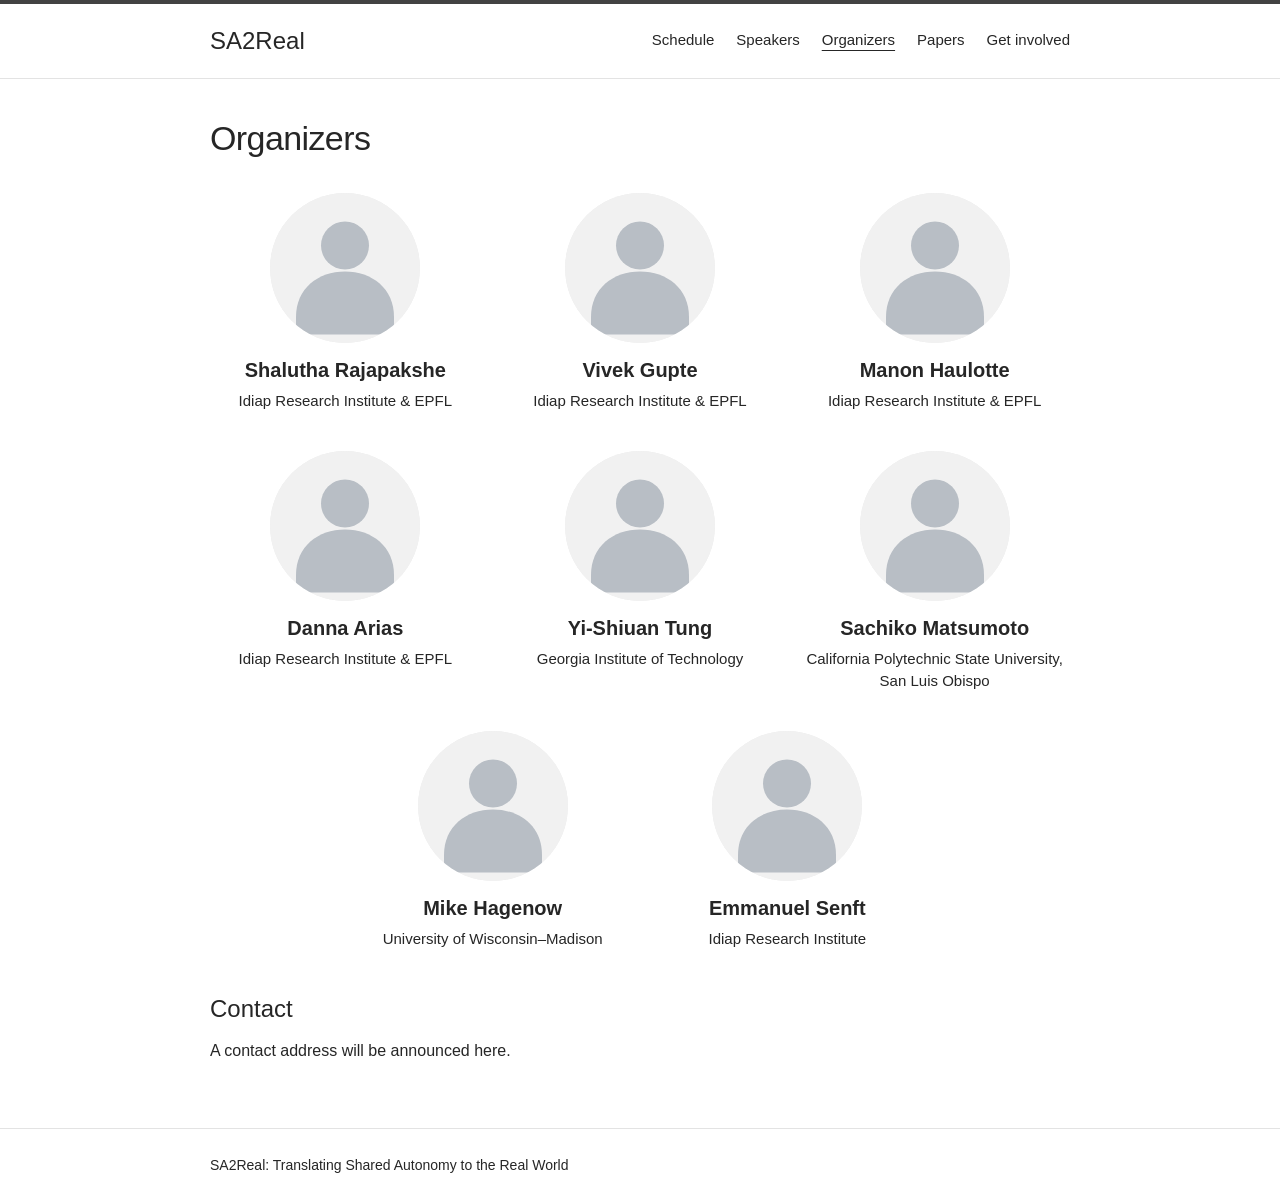
==== organizers.html @ 27508295 "initial commit" ====
<!doctype html>
<html lang="en">
<head>
  <meta charset="utf-8">
  <meta name="viewport" content="width=device-width, initial-scale=1">
  <meta name="description" content="SA2Real: Translating Shared Autonomy to the Real World. Proposed HRI 2027 workshop.">
  <title>Organizers | SA2Real</title>
  <link rel="stylesheet" href="style.css">
  <link rel="stylesheet" href="organizers.css">
</head>
<body>
  <a class="skip-link" href="#content">Skip to content</a>

  <!-- NAVIGATION: the same navigation appears on every page. -->
  <header class="site-header">
    <div class="container header-inner">
      <a class="site-title" href="index.html">SA2Real</a>
      <nav aria-label="Main navigation">
        <a href="schedule.html">Schedule</a>
        <a href="speakers.html">Speakers</a>
        <a href="organizers.html" aria-current="page">Organizers</a>
        <a href="papers.html">Papers</a>
        <a href="participate.html">Get involved</a>
      </nav>
    </div>
  </header>

  <!-- PAGE CONTENT: edit the text between <main> and </main>. -->
  <main id="content" class="container">
    <h1>Organizers</h1>

    <!-- ORGANIZERS: duplicate an <article> block to add another person.
         Replace each image path when you add their photo to the images folder.
         For real photos, change alt="" to alt="Portrait of Organizer Name".
         To link a name, use <a href="PERSONAL_WEBSITE_URL">Name</a> inside its <h2>.
    -->
    <div class="organizer-grid">
      <!-- Shalutha Rajapakshe: replace the image path with images/shalutha.jpg -->
      <article class="organizer">
        <img class="organizer-photo" src="images/placeholder.svg" alt="" width="150" height="150">
        <h2 class="organizer-name">Shalutha Rajapakshe</h2>
        <p class="organizer-affiliation">Idiap Research Institute &amp; EPFL</p>
        <!-- Optional: add a short biography here in a <p> element. -->
      </article>

      <!-- Vivek Gupte: replace the image path with images/vivek.jpg -->
      <article class="organizer">
        <img class="organizer-photo" src="images/placeholder.svg" alt="" width="150" height="150">
        <h2 class="organizer-name">Vivek Gupte</h2>
        <p class="organizer-affiliation">Idiap Research Institute &amp; EPFL</p>
        <!-- Optional: add a short biography here in a <p> element. -->
      </article>

      <!-- Manon Haulotte: replace the image path with images/manon.jpg -->
      <article class="organizer">
        <img class="organizer-photo" src="images/placeholder.svg" alt="" width="150" height="150">
        <h2 class="organizer-name">Manon Haulotte</h2>
        <p class="organizer-affiliation">Idiap Research Institute &amp; EPFL</p>
        <!-- Optional: add a short biography here in a <p> element. -->
      </article>

      <!-- Danna Arias: replace the image path with images/danna.jpg -->
      <article class="organizer">
        <img class="organizer-photo" src="images/placeholder.svg" alt="" width="150" height="150">
        <h2 class="organizer-name">Danna Arias</h2>
        <p class="organizer-affiliation">Idiap Research Institute &amp; EPFL</p>
        <!-- Optional: add a short biography here in a <p> element. -->
      </article>

      <!-- Emmanuel Senft: replace the image path with images/emmanuel.jpg -->
      <article class="organizer">
        <img class="organizer-photo" src="images/placeholder.svg" alt="" width="150" height="150">
        <h2 class="organizer-name">Yi-Shiuan Tung</h2>
        <p class="organizer-affiliation">Georgia Institute of Technology</p>
        <!-- Optional: add a short biography here in a <p> element. -->
      </article>

      <!-- Mike Hagenow: update the affiliation and image path. -->
      <article class="organizer">
        <img class="organizer-photo" src="images/placeholder.svg" alt="" width="150" height="150">
        <h2 class="organizer-name">Sachiko Matsumoto</h2>
        <p class="organizer-affiliation">California Polytechnic State University, San Luis Obispo</p>
      </article>

        <!-- Mike Hagenow: update the affiliation and image path. -->
      <article class="organizer">
        <img class="organizer-photo" src="images/placeholder.svg" alt="" width="150" height="150">
        <h2 class="organizer-name">Mike Hagenow</h2>
        <p class="organizer-affiliation">University of Wisconsin–Madison</p>
      </article>

      <!-- Emmanuel Senft: replace the image path with images/emmanuel.jpg -->
      <article class="organizer">
        <img class="organizer-photo" src="images/placeholder.svg" alt="" width="150" height="150">
        <h2 class="organizer-name">Emmanuel Senft</h2>
        <p class="organizer-affiliation">Idiap Research Institute</p>
        <!-- Optional: add a short biography here in a <p> element. -->
      </article>

  
    </div>

    <!-- CONTACT: replace this text with your chosen workshop contact. -->
    <h2>Contact</h2>
    <p>A contact address will be announced here.</p>
  </main>

  <footer class="site-footer">
    <div class="container">
      <p>SA2Real: Translating Shared Autonomy to the Real World</p>
    </div>
  </footer>
</body>
</html>
---- style.css ----
/* SHARED STYLES: all pages use this file. */

/* Change these values to adjust the colour and reading width. */
:root {
  --text: #262626;
  --muted: #606060;
  --link: #2465a0;
  --border: #e3e3e3;
  --width: 860px;
}

/* Basic typography and page layout. */
* { box-sizing: border-box; }
body {
  margin: 0;
  background: #fff;
  color: var(--text);
  font-family: -apple-system, BlinkMacSystemFont, "Segoe UI", Arial, sans-serif;
  font-size: 16px;
  line-height: 1.65;
}
.container { width: min(var(--width), calc(100% - 40px)); margin: 0 auto; }
a { color: var(--link); text-decoration: none; }
a:hover { text-decoration: underline; }
a:focus-visible { outline: 2px solid var(--link); outline-offset: 4px; }
p, ul, ol { margin: 0 0 20px; }
li { margin-bottom: 8px; }
h1, h2 { font-weight: 500; line-height: 1.25; }
h1 { font-size: 34px; margin: 0 0 16px; letter-spacing: -0.6px; }
h2 { font-size: 24px; margin: 34px 0 14px; }
main { padding-top: 38px; padding-bottom: 44px; min-height: 60vh; }

/* Header and navigation. */
.site-header { border-top: 4px solid #424242; border-bottom: 1px solid var(--border); }
.header-inner { display: flex; align-items: center; justify-content: space-between; gap: 22px; padding: 17px 0; }
.site-title { color: var(--text); font-size: 24px; font-weight: 400; white-space: nowrap; }
nav { display: flex; flex-wrap: wrap; gap: 10px 22px; }
nav a { color: var(--text); font-size: 15px; }
nav a[aria-current="page"] { text-decoration: underline; text-underline-offset: 5px; }

/* Page details. */
.subtitle { font-size: 18px; margin-bottom: 8px; }
.status, .muted { color: var(--muted); }
.status { font-size: 15px; margin-bottom: 26px; }
.dates { list-style: none; padding: 0; }
.dates li { margin-bottom: 7px; }

/* Schedule table. */
table { width: 100%; border-collapse: collapse; margin: 24px 0; }
caption { text-align: left; color: var(--muted); margin-bottom: 10px; }
th, td { border: 1px solid var(--border); padding: 10px 14px; text-align: left; }
th { background: #f5f5f5; font-weight: 600; }
td:first-child { white-space: nowrap; }

/* Footer and keyboard accessibility. */
.site-footer { border-top: 1px solid var(--border); padding: 25px 0; font-size: 14px; }
.site-footer p { margin: 0; }
.skip-link { position: absolute; left: 16px; top: -100px; background: white; padding: 8px 12px; }
.skip-link:focus { top: 8px; }

/* Small screens: let the navigation wrap below the title. */
@media (max-width: 640px) {
  .header-inner { flex-direction: column; align-items: flex-start; gap: 10px; }
  nav { gap: 8px 18px; }
  h1 { font-size: 28px; }
  h2 { font-size: 22px; }
  main { padding-top: 28px; }
  th, td { padding: 9px 8px; font-size: 14px; }
}
---- organizers.css ----
/* Only the organizers page uses these styles.
   General fonts, colours and navigation still come from style.css. */

/* Three centered profiles per row. The final row is centered too. */
.organizer-grid {
  display: flex;
  flex-wrap: wrap;
  justify-content: center;
  gap: 38px 24px;
  margin: 34px 0 44px;
}
.organizer {
  flex: 0 1 calc((100% - 48px) / 3);
  min-width: 0;
  text-align: center;
}
.organizer-photo {
  display: block;
  width: 150px;
  height: 150px;
  margin: 0 auto 14px;
  object-fit: cover;
  object-position: center;
  border-radius: 50%; /* Use 0 for square photos. */
  background: #f1f1f1;
}
.organizer-name {
  font-size: 20px;
  font-weight: 600;
  line-height: 1.35;
  margin: 0 0 6px;
}
.organizer-affiliation {
  font-size: 15px;
  line-height: 1.5;
  margin: 0;
}

/* Two profiles per row on small screens; one on narrow phones. */
@media (max-width: 640px) {
  .organizer { flex-basis: calc((100% - 24px) / 2); }
}
@media (max-width: 380px) {
  .organizer { flex-basis: 100%; }
}
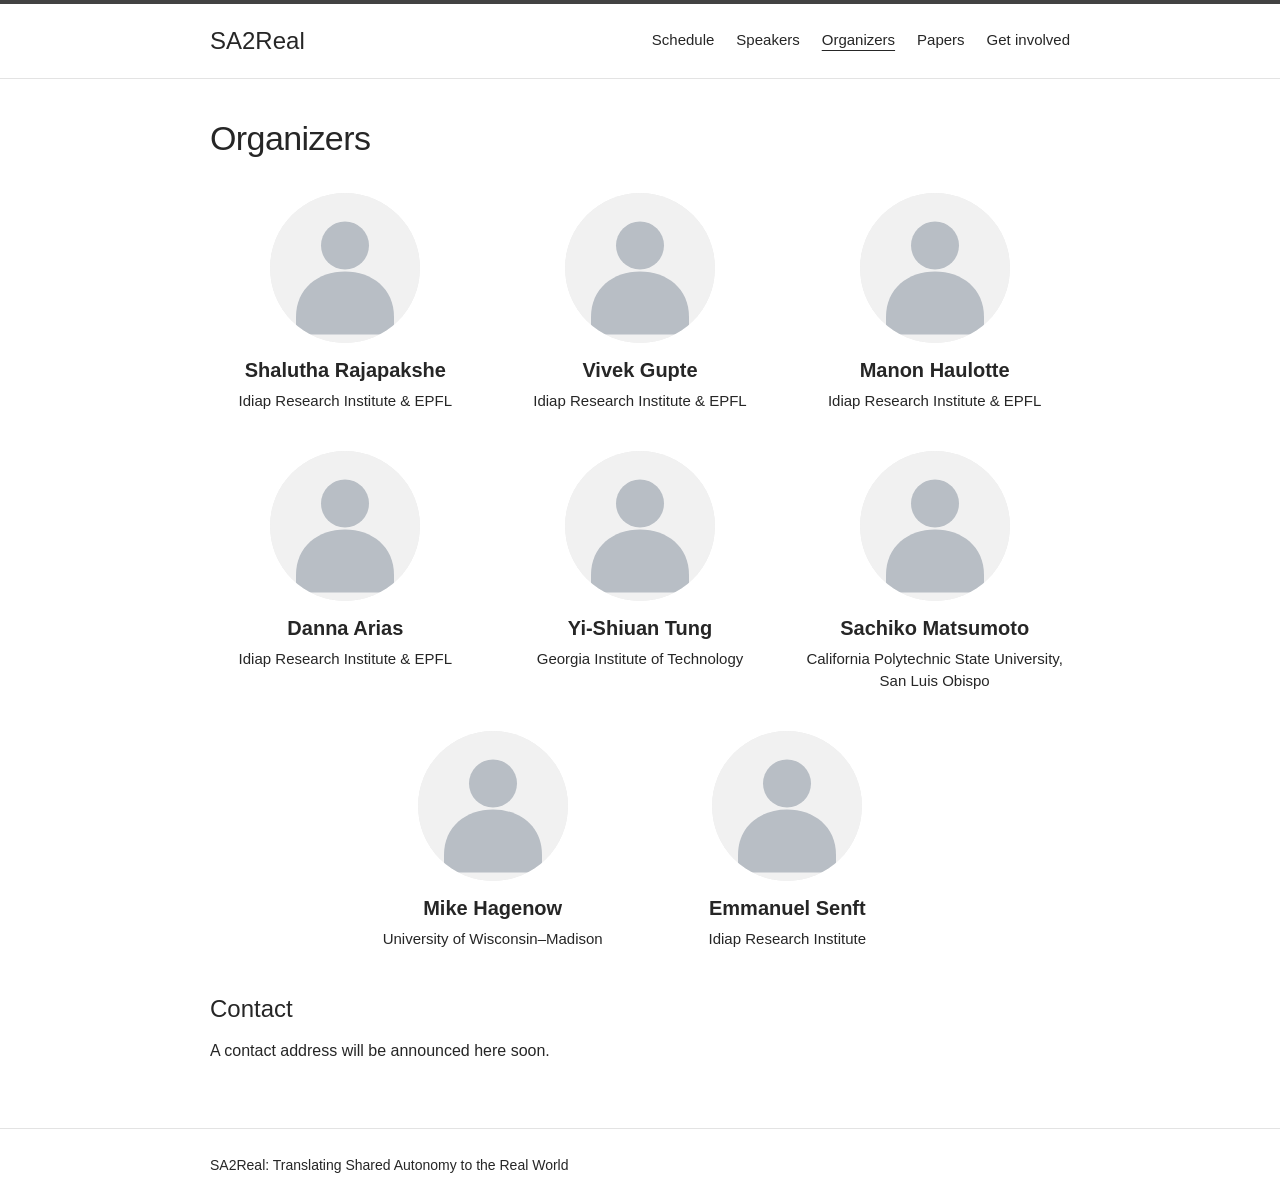
==== commit 2739047f: "tbd comment added" ====
--- a/organizers.html
+++ b/organizers.html
@@ -102,7 +102,7 @@
 
     <!-- CONTACT: replace this text with your chosen workshop contact. -->
     <h2>Contact</h2>
-    <p>A contact address will be announced here.</p>
+    <p>A contact address will be announced here soon.</p>
   </main>
 
   <footer class="site-footer">
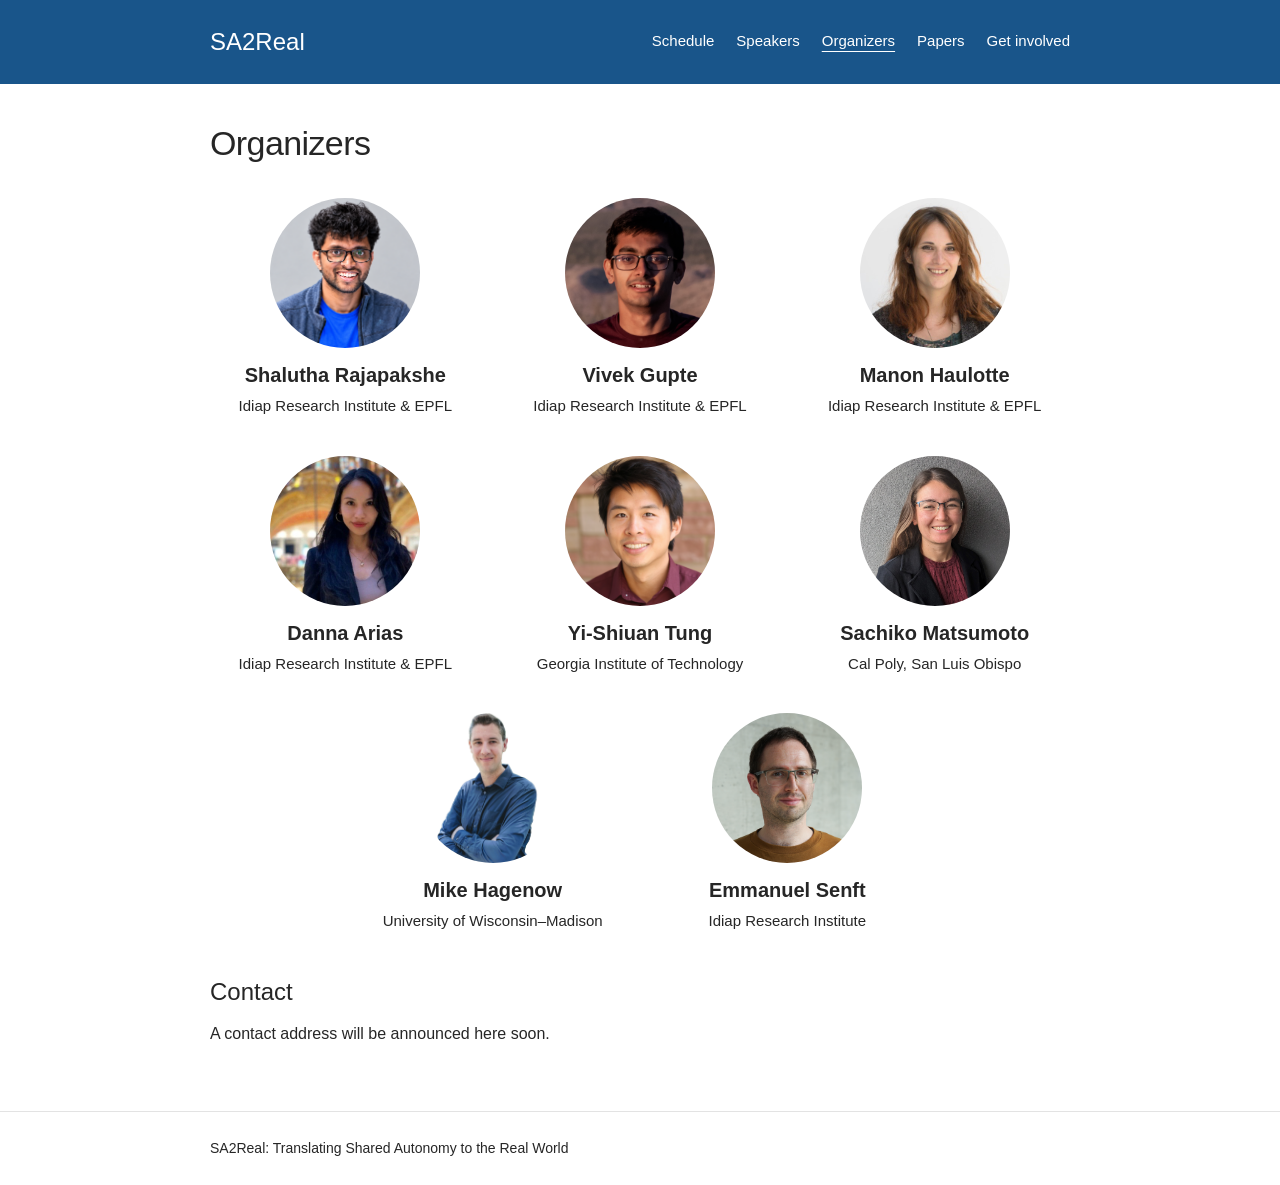
==== commit fbc73ad7: "format updated and images added" ====
--- a/organizers.html
+++ b/organizers.html
@@ -37,7 +37,7 @@
     <div class="organizer-grid">
       <!-- Shalutha Rajapakshe: replace the image path with images/shalutha.jpg -->
       <article class="organizer">
-        <img class="organizer-photo" src="images/placeholder.svg" alt="" width="150" height="150">
+        <img class="organizer-photo" src="images/shalutha12.png" alt="" width="150" height="150">
         <h2 class="organizer-name">Shalutha Rajapakshe</h2>
         <p class="organizer-affiliation">Idiap Research Institute &amp; EPFL</p>
         <!-- Optional: add a short biography here in a <p> element. -->
@@ -45,7 +45,7 @@
 
       <!-- Vivek Gupte: replace the image path with images/vivek.jpg -->
       <article class="organizer">
-        <img class="organizer-photo" src="images/placeholder.svg" alt="" width="150" height="150">
+        <img class="organizer-photo" src="images/vivek.png" alt="" width="150" height="150">
         <h2 class="organizer-name">Vivek Gupte</h2>
         <p class="organizer-affiliation">Idiap Research Institute &amp; EPFL</p>
         <!-- Optional: add a short biography here in a <p> element. -->
@@ -53,7 +53,7 @@
 
       <!-- Manon Haulotte: replace the image path with images/manon.jpg -->
       <article class="organizer">
-        <img class="organizer-photo" src="images/placeholder.svg" alt="" width="150" height="150">
+        <img class="organizer-photo" src="images/manon.jpeg" alt="" width="150" height="150">
         <h2 class="organizer-name">Manon Haulotte</h2>
         <p class="organizer-affiliation">Idiap Research Institute &amp; EPFL</p>
         <!-- Optional: add a short biography here in a <p> element. -->
@@ -61,7 +61,7 @@
 
       <!-- Danna Arias: replace the image path with images/danna.jpg -->
       <article class="organizer">
-        <img class="organizer-photo" src="images/placeholder.svg" alt="" width="150" height="150">
+        <img class="organizer-photo" src="images/danna.jpeg" alt="" width="150" height="150">
         <h2 class="organizer-name">Danna Arias</h2>
         <p class="organizer-affiliation">Idiap Research Institute &amp; EPFL</p>
         <!-- Optional: add a short biography here in a <p> element. -->
@@ -69,7 +69,7 @@
 
       <!-- Emmanuel Senft: replace the image path with images/emmanuel.jpg -->
       <article class="organizer">
-        <img class="organizer-photo" src="images/placeholder.svg" alt="" width="150" height="150">
+        <img class="organizer-photo" src="images/yi.png" alt="" width="150" height="150">
         <h2 class="organizer-name">Yi-Shiuan Tung</h2>
         <p class="organizer-affiliation">Georgia Institute of Technology</p>
         <!-- Optional: add a short biography here in a <p> element. -->
@@ -77,21 +77,21 @@
 
       <!-- Mike Hagenow: update the affiliation and image path. -->
       <article class="organizer">
-        <img class="organizer-photo" src="images/placeholder.svg" alt="" width="150" height="150">
+        <img class="organizer-photo" src="images/sachiko.jpeg" alt="" width="150" height="150">
         <h2 class="organizer-name">Sachiko Matsumoto</h2>
-        <p class="organizer-affiliation">California Polytechnic State University, San Luis Obispo</p>
+        <p class="organizer-affiliation">Cal Poly, San Luis Obispo</p>
       </article>
 
         <!-- Mike Hagenow: update the affiliation and image path. -->
       <article class="organizer">
-        <img class="organizer-photo" src="images/placeholder.svg" alt="" width="150" height="150">
+        <img class="organizer-photo" src="images/mike.png" alt="" width="150" height="150">
         <h2 class="organizer-name">Mike Hagenow</h2>
         <p class="organizer-affiliation">University of Wisconsin–Madison</p>
       </article>
 
       <!-- Emmanuel Senft: replace the image path with images/emmanuel.jpg -->
       <article class="organizer">
-        <img class="organizer-photo" src="images/placeholder.svg" alt="" width="150" height="150">
+        <img class="organizer-photo" src="images/emmanuel.jpg" alt="" width="150" height="150">
         <h2 class="organizer-name">Emmanuel Senft</h2>
         <p class="organizer-affiliation">Idiap Research Institute</p>
         <!-- Optional: add a short biography here in a <p> element. -->
--- a/style.css
+++ b/style.css
@@ -67,3 +67,30 @@
   main { padding-top: 28px; }
   th, td { padding: 9px 8px; font-size: 14px; }
 }
+
+
+/* Full-width blue header */
+.site-header {
+  background-color: #19558a;
+  border-top: none;
+  border-bottom: none;
+}
+
+.header-inner {
+  padding-top: 22px;
+  padding-bottom: 22px;
+}
+
+.site-title,
+nav a {
+  color: #ffffff;
+}
+
+nav a:hover {
+  color: #ffffff;
+  text-decoration: underline;
+}
+
+.site-header a:focus-visible {
+  outline-color: #ffffff;
+}
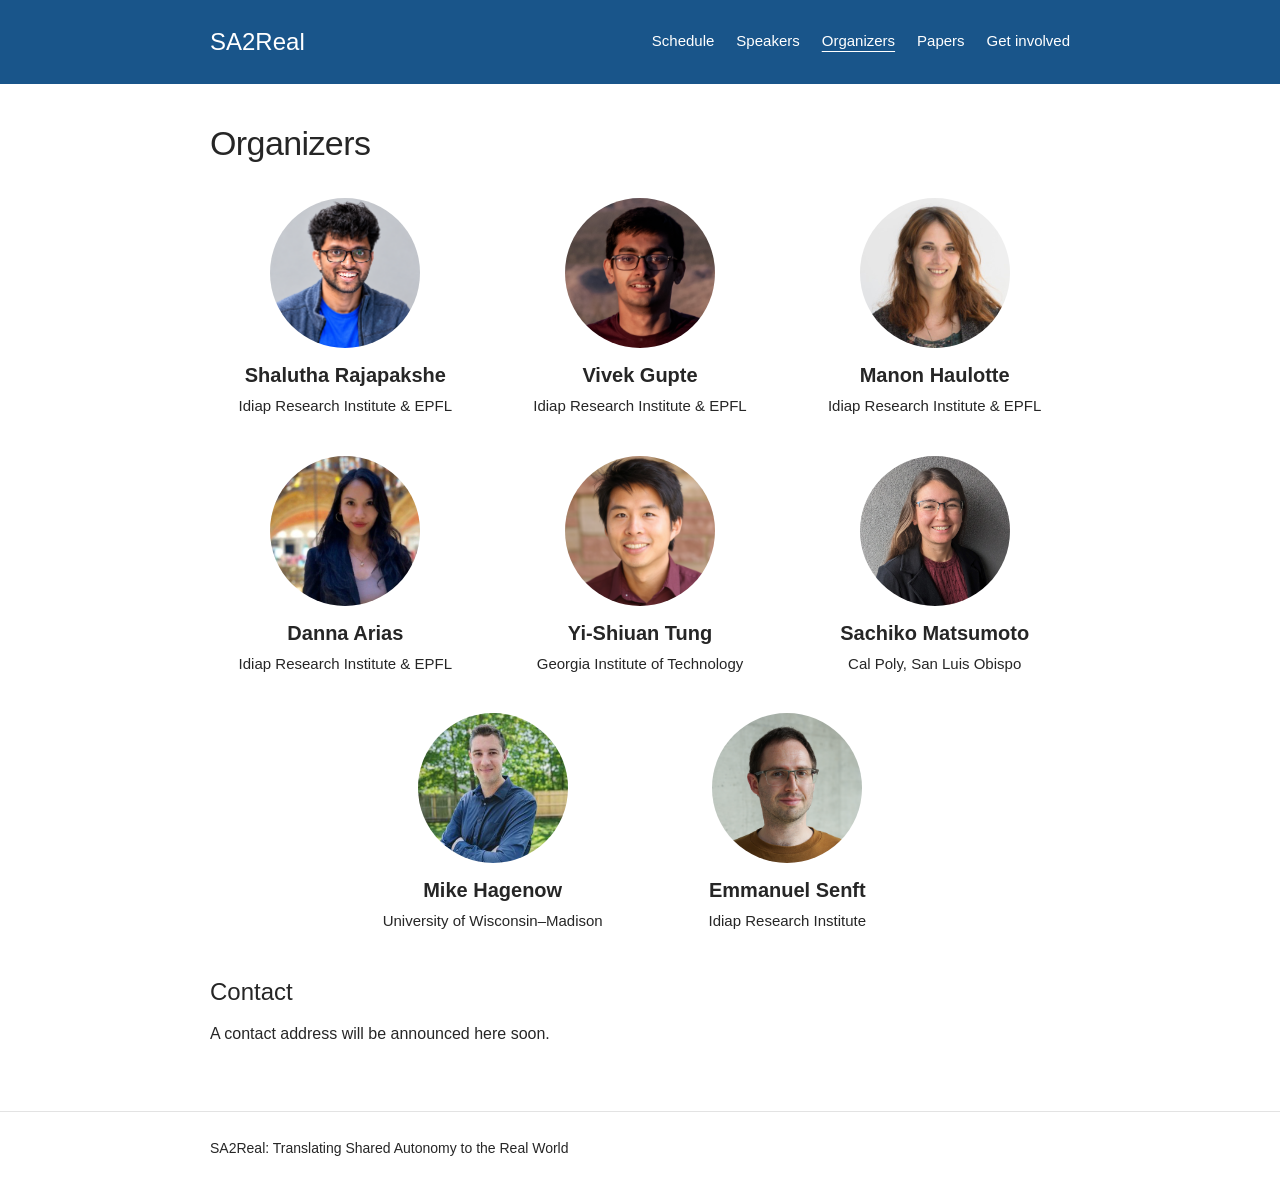
==== commit e5559a02: "mike image updated" ====
--- a/organizers.html
+++ b/organizers.html
@@ -84,7 +84,7 @@
 
         <!-- Mike Hagenow: update the affiliation and image path. -->
       <article class="organizer">
-        <img class="organizer-photo" src="images/mike.png" alt="" width="150" height="150">
+        <img class="organizer-photo" src="images/mike.jpeg" alt="" width="150" height="150">
         <h2 class="organizer-name">Mike Hagenow</h2>
         <p class="organizer-affiliation">University of Wisconsin–Madison</p>
       </article>
